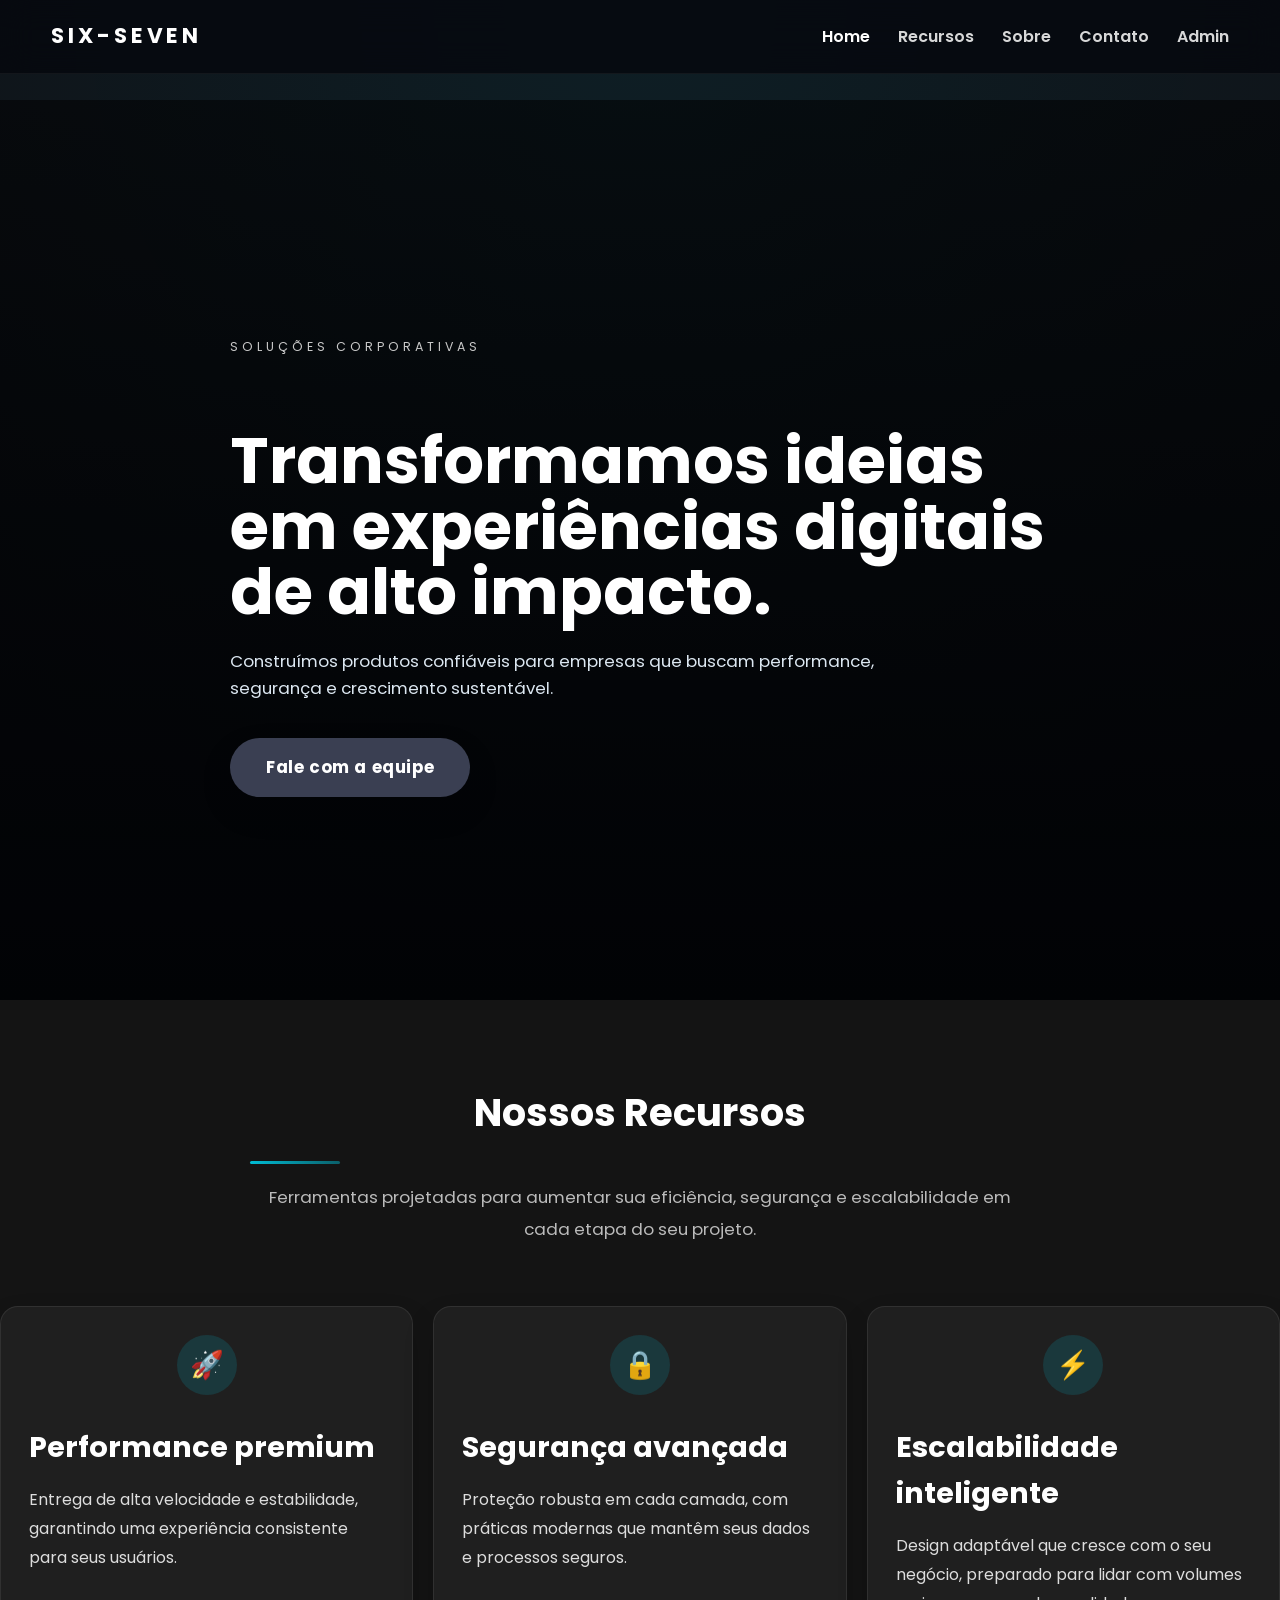
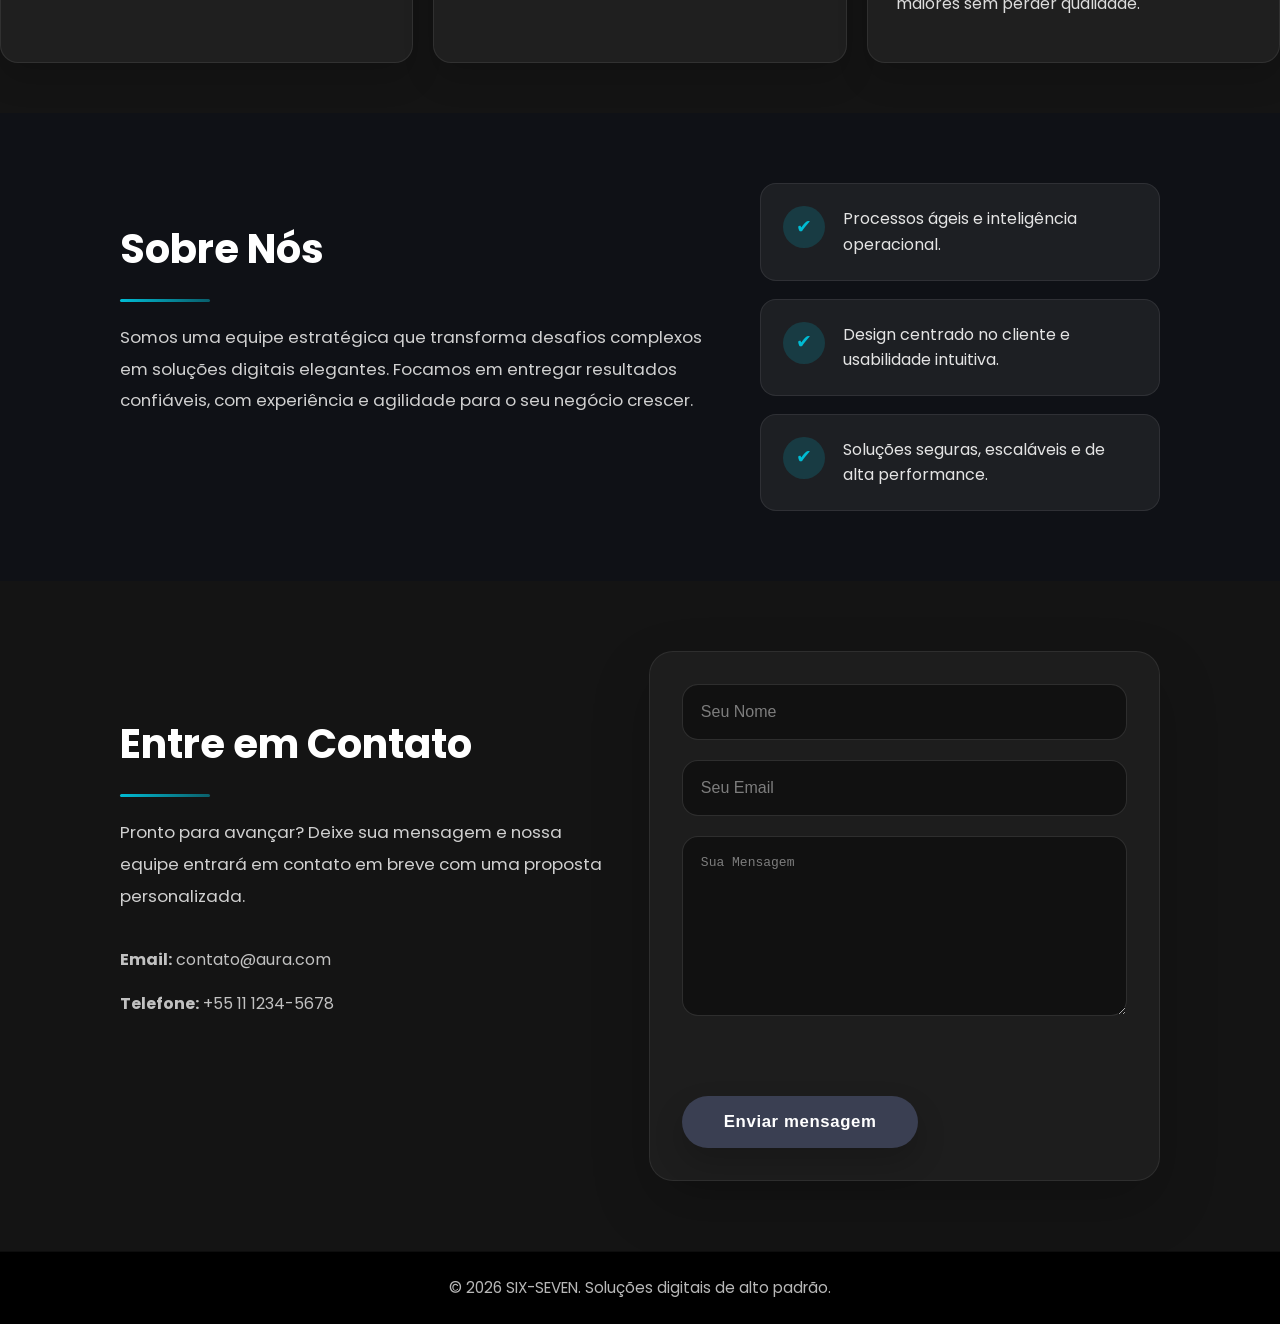
==== index.html @ f1c30697 "first commit" ====
<!DOCTYPE html>
<html lang="pt-br">
<head>
    <meta charset="UTF-8">
    <meta name="viewport" content="width=device-width, initial-scale=1.0">
    <meta name="description" content="SIX-SEVEN oferece soluções digitais corporativas com performance, segurança e design profissional para empresas modernas.">
    <title>SIX-SEVEN | Soluções Digitais Corporativas</title>
    <link rel="stylesheet" href="style.css">
</head>
<body>
    <header>
        <nav>
            <div class="logo">SIX-SEVEN</div>
            <ul>
                <li><a href="#hero">Home</a></li>
                <li><a href="#features">Recursos</a></li>
                <li><a href="#about">Sobre</a></li>
                <li><a href="#contact">Contato</a></li>
                <li><a href="admin.html">Admin</a></li>
            </ul>
        </nav>
    </header>

    <main>
        <section id="hero" class="reveal">
            <div class="hero-content">
                <span class="hero-label">Soluções corporativas</span>
                <h1>Transformamos ideias em experiências digitais de alto impacto.</h1>
                <p>Construímos produtos confiáveis para empresas que buscam performance, segurança e crescimento sustentável.</p>
                <a href="#contact" class="cta-button">Fale com a equipe</a>
            </div>
        </section>

        <section id="features" class="reveal">
            <div class="section-header">
                <h2>Nossos Recursos</h2>
                <p>Ferramentas projetadas para aumentar sua eficiência, segurança e escalabilidade em cada etapa do seu projeto.</p>
            </div>
            <div class="feature-grid">
                <div class="feature-item">
                    <div class="feature-icon">🚀</div>
                    <h3>Performance premium</h3>
                    <p>Entrega de alta velocidade e estabilidade, garantindo uma experiência consistente para seus usuários.</p>
                </div>
                <div class="feature-item">
                    <div class="feature-icon">🔒</div>
                    <h3>Segurança avançada</h3>
                    <p>Proteção robusta em cada camada, com práticas modernas que mantêm seus dados e processos seguros.</p>
                </div>
                <div class="feature-item">
                    <div class="feature-icon">⚡</div>
                    <h3>Escalabilidade inteligente</h3>
                    <p>Design adaptável que cresce com o seu negócio, preparado para lidar com volumes maiores sem perder qualidade.</p>
                </div>
            </div>
        </section>

        <section id="about" class="about-section reveal">
            <div class="about-content">
                <div class="about-text">
                    <h2>Sobre Nós</h2>
                    <p>Somos uma equipe estratégica que transforma desafios complexos em soluções digitais elegantes. Focamos em entregar resultados confiáveis, com experiência e agilidade para o seu negócio crescer.</p>
                </div>
                <div class="about-highlights">
                    <div class="about-item"><span>✔</span><p>Processos ágeis e inteligência operacional.</p></div>
                    <div class="about-item"><span>✔</span><p>Design centrado no cliente e usabilidade intuitiva.</p></div>
                    <div class="about-item"><span>✔</span><p>Soluções seguras, escaláveis e de alta performance.</p></div>
                </div>
            </div>
        </section>

        <section id="contact" class="contact-section reveal">
            <div class="contact-grid">
                <div class="contact-info">
                    <h2>Entre em Contato</h2>
                    <p>Pronto para avançar? Deixe sua mensagem e nossa equipe entrará em contato em breve com uma proposta personalizada.</p>
                    <div class="contact-meta">
                        <p><strong>Email:</strong> contato@aura.com</p>
                        <p><strong>Telefone:</strong> +55 11 1234-5678</p>
                    </div>
                </div>
                <form id="contact-form" class="contact-form">
                    <input type="text" placeholder="Seu Nome" required>
                    <input type="email" placeholder="Seu Email" required>
                    <textarea placeholder="Sua Mensagem" required></textarea>
                    <div id="formMessage" class="form-message"></div>
                    <button type="submit" class="cta-button">Enviar mensagem</button>
                </form>
            </div>
        </section>
    </main>

    <footer>
        <p>&copy; 2026 SIX-SEVEN. Soluções digitais de alto padrão.</p>
    </footer>
    <script src="script.js"></script>
</body>
</html>
---- style.css ----
@import url('https://fonts.googleapis.com/css2?family=Poppins:wght@300;400;600;700&display=swap');

html {
    scroll-behavior: smooth;
    box-sizing: border-box;
    min-height: 100%;
}

*, *::before, *::after {
    box-sizing: inherit;
}

body {
    min-height: 100vh;
    margin: 0;
    padding: 0;
    font-family: 'Poppins', sans-serif;
    line-height: 1.6;
    background: radial-gradient(circle at top, rgba(0, 188, 212, 0.08), transparent 32%), #0f1116;
    color: #fff;
}

main {
    min-height: 100vh;
    padding-top: 100px; /* Evita que o conteúdo fique atrás do cabeçalho fixo */
}

header {
    background-color: rgba(6, 8, 14, 0.82);
    backdrop-filter: blur(16px);
    color: #fff;
    padding: 1.2rem 0;
    position: fixed;
    width: 100%;
    top: 0;
    left: 0;
    z-index: 1000;
    border-bottom: 1px solid rgba(255, 255, 255, 0.05);
}

nav {
    display: flex;
    justify-content: space-between;
    align-items: center;
    width: min(1180px, 92%);
    margin: 0 auto;
}

.logo {
    font-size: 1.35em;
    font-weight: 700;
    letter-spacing: 0.18em;
    text-transform: uppercase;
}

nav ul {
    list-style: none;
    margin: 0;
    padding: 0;
    display: flex;
    gap: 28px;
}

nav ul li a {
    color: #f5f5f5; /* Links do menu brancos */
    text-decoration: none;
    font-weight: 600;
    opacity: 0.88;
    transition: color 0.25s ease, opacity 0.25s ease;
}

nav ul li a:hover,
nav ul li a.active {
    color: #ffffff;
    opacity: 1;
}

/* Hero Section */
#hero {
    background: linear-gradient(180deg, rgba(10, 13, 22, 0.18) 0%, rgba(2, 5, 10, 0.92) 100%), url('https://images.unsplash.com/photo-1519389950473-47ba0277781c?q=80&w=2070&auto=format&fit=crop&ixlib=rb-4.0.3&ixid=M3wxMjA3fDB8MHxwaG90by1wYWdlfHx8fGVufDB8fHx8fA%3D%3D') no-repeat center center/cover;
    background-attachment: scroll;
    color: #fff;
    text-align: left;
    padding: 120px 20px 90px;
    display: flex;
    justify-content: center;
    align-items: center;
    min-height: 100vh;
    position: relative;
}

#hero::before {
    content: '';
    position: absolute;
    top: 0;
    left: 0;
    width: 100%;
    height: 100%;
    background-color: rgba(0, 0, 0, 0.5); /* Overlay escuro */
    z-index: 1;
}

.hero-content {
    position: relative;
    z-index: 2;
    max-width: min(920px, 100%);
}

#hero h1 {
    font-size: clamp(3rem, 5vw, 4.4rem);
    margin-bottom: 24px;
    line-height: 1.02;
    max-width: 820px;
}

.hero-label {
    display: inline-block;
    margin-bottom: 18px;
    text-transform: uppercase;
    letter-spacing: 0.32em;
    font-size: 0.78em;
    color: #c8c8c8;
}

#hero p {
    font-size: 1.05em;
    max-width: 660px;
    margin-bottom: 36px;
    color: #dce7f1;
}

.cta-button {
    background-color: #3a3f52;
    color: #fff;
    padding: 16px 36px;
    text-decoration: none;
    border-radius: 999px; /* Mais arredondado */
    font-size: 1.05em;
    font-weight: 700; /* Mais peso na fonte */
    transition: background-color 0.3s ease, transform 0.3s ease, box-shadow 0.3s ease;
    border: none;
    cursor: pointer;
    letter-spacing: 0.6px;
    box-shadow: 0 14px 30px rgba(0, 0, 0, 0.18);
    display: inline-flex;
    align-items: center;
}

.cta-button:hover {
    background-color: #525b74;
    transform: translateY(-3px); /* Leve elevação */
    box-shadow: 0 20px 35px rgba(0, 156, 165, 0.25);
}

.reveal {
    opacity: 0;
    transform: translateY(30px);
    transition: opacity 0.8s ease, transform 0.8s ease;
}

.reveal.visible {
    opacity: 1;
    transform: translateY(0);
}

.form-message {
    min-height: 28px;
    color: #a5ffeb;
    font-size: 0.96em;
    margin-bottom: 12px;
}

/* General Section Styling */
section {
    padding: 70px 5%;
    width: 100%;
    margin: 0;
}

section:nth-child(even) {
    background-color: #141414; /* Fundo mais sutil para seções alternadas */
}

section h2 {
    font-size: clamp(2.4rem, 3vw, 2.95rem);
    margin-bottom: 18px;
    color: #fff; /* Títulos das seções brancos */
    position: relative;
}

section h2::after {
    content: '';
    display: block;
    width: 90px;
    height: 3px;
    border-radius: 999px;
    margin-top: 18px;
    background: linear-gradient(90deg, #00bcd4 0%, rgba(0, 188, 212, 0.45) 100%);
}

.section-header {
    max-width: 760px;
    margin: 0 auto 40px auto;
    color: #ddd;
}

.section-header p {
    font-size: 1.05em;
    line-height: 1.9;
    margin: 0 auto;
    color: #bbb;
}

/* Features Section */
#features {
    padding: 50px 0;
    width: 100%;
    max-width: 100%;
    margin: 0 auto;
}

#features .section-header {
    max-width: 780px;
    margin: 0 auto 60px auto;
    text-align: center;
}

#features .section-header p {
    margin: 0 auto;
}

#features .feature-grid {
    display: grid;
    grid-template-columns: repeat(auto-fit, minmax(260px, 1fr));
    gap: 20px;
    margin: 0 auto;
    justify-content: center;
    max-width: 100%;
}

.feature-item {
    background-color: rgba(255, 255, 255, 0.05); /* Fundo translúcido */
    padding: 28px;
    border-radius: 18px;
    border: 1px solid rgba(255, 255, 255, 0.08);
    box-shadow: 0 16px 32px rgba(0, 0, 0, 0.14);
    transition: transform 0.3s ease, border-color 0.3s ease, box-shadow 0.3s ease;
}

.feature-item:hover {
    transform: translateY(-10px);
    border-color: rgba(0, 188, 212, 0.35);
    box-shadow: 0 24px 50px rgba(0, 0, 0, 0.2);
}

.feature-icon {
    width: 60px;
    height: 60px;
    display: flex;
    align-items: center;
    justify-content: center;
    margin: 0 auto 24px auto;
    border-radius: 50%;
    background-color: rgba(0, 188, 212, 0.16);
    color: #00bcd4;
    font-size: 1.7rem;
}

.feature-item h3 {
    font-size: 1.8em;
    margin-bottom: 15px;
    color: #fff;
}

.feature-item p {
    font-size: 1em;
    line-height: 1.8;
    color: #ddd;
}

/* About Section */
.about-section .about-content {
    display: grid;
    grid-template-columns: 1.2fr 0.8fr;
    gap: 40px;
    align-items: start;
    max-width: 1040px;
    margin: 0 auto;
}

.about-text h2,
.contact-info h2 {
    font-size: 2.5em;
    margin-bottom: 20px;
}

.about-text p,
.contact-info p {
    font-size: 1.05em;
    line-height: 1.9;
    color: #d0d0d0;
    max-width: 620px;
}

.about-highlights {
    display: grid;
    gap: 18px;
}

.about-item {
    display: flex;
    align-items: flex-start;
    gap: 18px;
    padding: 22px;
    border-radius: 16px;
    background-color: rgba(255, 255, 255, 0.06);
    border: 1px solid rgba(255, 255, 255, 0.08);
}

.about-item span {
    display: inline-flex;
    align-items: center;
    justify-content: center;
    min-width: 42px;
    min-height: 42px;
    border-radius: 50%;
    background-color: rgba(0, 188, 212, 0.18);
    color: #00bcd4;
    font-size: 1.2em;
}

.about-item p {
    margin: 0;
    color: #e4e4e4;
}

/* Contact Section */
.contact-section .contact-grid {
    display: grid;
    grid-template-columns: 1fr 1.05fr;
    gap: 42px;
    max-width: 1040px;
    margin: 0 auto;
    align-items: start;
}

.contact-info {
    padding: 28px 0;
}

.contact-info h2 {
    margin-bottom: 20px;
}

.contact-meta {
    margin-top: 32px;
    display: grid;
    gap: 14px;
}

.contact-meta p {
    margin: 0;
    color: #c1c1c1;
    font-size: 1em;
}

.contact-form {
    display: flex;
    flex-direction: column;
    gap: 20px;
    width: 100%;
    background: rgba(255, 255, 255, 0.04);
    border: 1px solid rgba(255, 255, 255, 0.08);
    border-radius: 24px;
    padding: 32px;
    box-shadow: 0 24px 60px rgba(0, 0, 0, 0.18);
}

.contact-form input[type="text"],
.contact-form input[type="email"],
.contact-form textarea {
    padding: 18px;
    border: 1px solid rgba(255, 255, 255, 0.12);
    border-radius: 16px;
    font-size: 1em;
    background-color: #111;
    color: #f1f1f1;
}

.contact-form input[type="text"]::placeholder,
.contact-form input[type="email"]::placeholder,
.contact-form textarea::placeholder {
    color: #7d7d7d;
}

.contact-form textarea {
    resize: vertical;
    min-height: 180px;
}

.contact-form .cta-button {
    width: fit-content;
    padding-left: 42px;
    padding-right: 42px;
}

.auth-page,
.admin-dashboard {
    min-height: calc(100vh - 100px);
    display: flex;
    align-items: center;
    justify-content: center;
    padding: 60px 4%;
    width: 100%;
}

.auth-card {
    width: min(520px, 100%);
    background: rgba(15, 17, 22, 0.95);
    border: 1px solid rgba(255, 255, 255, 0.08);
    border-radius: 24px;
    padding: 32px;
    box-shadow: 0 26px 70px rgba(0, 0, 0, 0.24);
}

.auth-card h1 {
    font-size: 2rem;
    margin-bottom: 16px;
}

.auth-card p {
    color: #c8c8c8;
    margin-bottom: 24px;
    line-height: 1.75;
}

.auth-card label {
    display: block;
    margin-bottom: 16px;
    color: #ddd;
    font-size: 0.95rem;
}

.auth-card input {
    width: 100%;
    margin-top: 8px;
    padding: 14px 16px;
    border: 1px solid rgba(255, 255, 255, 0.12);
    border-radius: 14px;
    background: #0f1218;
    color: #f1f1f1;
    font-size: 1em;
}

.auth-card input::placeholder {
    color: #777;
}

.auth-card .form-message {
    margin-bottom: 18px;
    min-height: 24px;
    color: #ffbaba;
}

.auth-card .success {
    color: #9df6e4;
}

.auth-card .error {
    color: #ff8787;
}

.admin-dashboard {
    flex-direction: column;
    gap: 24px;
    max-width: 100%;
    margin: 0 auto;
    width: 100%;
}

.dashboard-layout {
    display: grid;
    grid-template-columns: 280px minmax(0, 1fr);
    gap: 24px;
    width: 100%;
    min-height: calc(100vh - 180px);
}

.dashboard-sidebar {
    background: rgba(255, 255, 255, 0.04);
    border: 1px solid rgba(255, 255, 255, 0.08);
    border-radius: 28px;
    padding: 30px 24px;
    box-shadow: 0 26px 60px rgba(0, 0, 0, 0.16);
    display: flex;
    flex-direction: column;
    gap: 28px;
}

.sidebar-header h2 {
    margin: 12px 0 0;
    font-size: 2rem;
    line-height: 1.1;
}

.sidebar-nav {
    display: grid;
    gap: 12px;
}

.sidebar-link {
    width: 100%;
    text-align: left;
    padding: 14px 18px;
    background: rgba(255, 255, 255, 0.02);
    border: 1px solid rgba(255, 255, 255, 0.08);
    border-radius: 16px;
    color: #ddd;
    font-size: 0.98rem;
    font-weight: 600;
    cursor: pointer;
    transition: background-color 0.25s ease, color 0.25s ease, transform 0.25s ease;
}

.sidebar-link:hover,
.sidebar-link.active {
    background: rgba(255, 255, 255, 0.08);
    color: #fff;
    transform: translateX(2px);
}

.dashboard-top {
    display: grid;
    grid-template-columns: 1fr 1fr;
    gap: 24px;
    width: 100%;
}

.dashboard-welcome {
    min-height: 240px;
    padding: 28px;
}

.dashboard-welcome-header {
    display: flex;
    justify-content: space-between;
    align-items: center;
    gap: 14px;
    margin-bottom: 22px;
}

.secondary-button {
    display: inline-flex;
    align-items: center;
    justify-content: center;
    padding: 10px 20px;
    border-radius: 999px;
    border: 1px solid rgba(255, 255, 255, 0.14);
    background: rgba(255, 255, 255, 0.04);
    color: #fff;
    cursor: pointer;
    transition: background-color 0.3s ease, transform 0.3s ease;
}

.secondary-button:hover {
    background-color: rgba(255, 255, 255, 0.08);
}

.dashboard-metrics {
    display: grid;
    grid-template-columns: repeat(2, minmax(0, 1fr));
    gap: 18px;
}

.metric-card {
    display: flex;
    flex-direction: column;
    gap: 10px;
    padding: 22px;
    border-radius: 20px;
    background: rgba(255, 255, 255, 0.05);
    border: 1px solid rgba(255, 255, 255, 0.08);
    box-shadow: 0 18px 36px rgba(0, 0, 0, 0.14);
}

.metric-card span {
    font-size: 2rem;
    font-weight: 700;
    color: #00bcd4;
}

.metric-card p {
    margin: 0;
    color: #d0d0d0;
}

.dashboard-chart-grid {
    display: grid;
    grid-template-columns: repeat(2, minmax(0, 1fr));
    gap: 22px;
}

.dashboard-chart-tabs {
    width: 100%;
}

.chart-tab {
    display: none;
}

.chart-tab.active {
    display: block;
}

.dashboard-card {
    background: rgba(255, 255, 255, 0.05);
    border: 1px solid rgba(255, 255, 255, 0.08);
    border-radius: 22px;
    padding: 24px;
    box-shadow: 0 16px 34px rgba(0, 0, 0, 0.16);
}

.dashboard-card.full-card {
    padding: 30px;
}

.dashboard-card h3 {
    margin-top: 0;
    margin-bottom: 16px;
    color: #fff;
}

.dashboard-card canvas {
    width: 100% !important;
    height: 320px !important;
}

.dashboard-card p {
    color: #d3d3d3;
    line-height: 1.7;
    margin: 0;
}

.hidden {
    display: none;
}

@media (max-width: 1100px) {
    .dashboard-top {
        grid-template-columns: 1fr;
    }
}

@media (max-width: 920px) {
    .about-section .about-content,
    .contact-section .contact-grid {
        grid-template-columns: 1fr;
    }

    .about-content,
    .contact-grid {
        gap: 24px;
    }

    .dashboard-metrics,
    .dashboard-chart-grid {
        grid-template-columns: 1fr;
    }

    .dashboard-welcome {
        padding: 24px;
    }
}

@media (max-width: 620px) {
    nav {
        width: 90%;
    }

    nav ul {
        flex-wrap: wrap;
        justify-content: center;
        gap: 14px;
    }

    #hero {
        padding: 110px 16px 70px;
        height: auto;
    }

    .hero-content h1 {
        font-size: 2.2em;
    }

    section {
        width: 92%;
        padding: 40px 0;
    }
}

@media (max-width: 1100px) {
    .dashboard-layout {
        grid-template-columns: 1fr;
    }

    .dashboard-sidebar {
        width: 100%;
    }

    .dashboard-top {
        grid-template-columns: 1fr;
    }
}

@media (max-width: 920px) {
    .dashboard-chart-grid {
        grid-template-columns: 1fr;
    }

    .dashboard-card canvas {
        height: 260px !important;
    }
}

/* Footer */
footer {
    background-color: #000; /* Fundo do rodapé preto */
    color: #fff;
    text-align: center;
    padding: 1.5rem 0;
    border-top: 1px solid rgba(255, 255, 255, 0.05);
    position: relative;
    bottom: 0;
    width: 100%;
}

footer p {
    margin: 0;
    font-size: 0.95em;
    color: #b8b8b8;
}
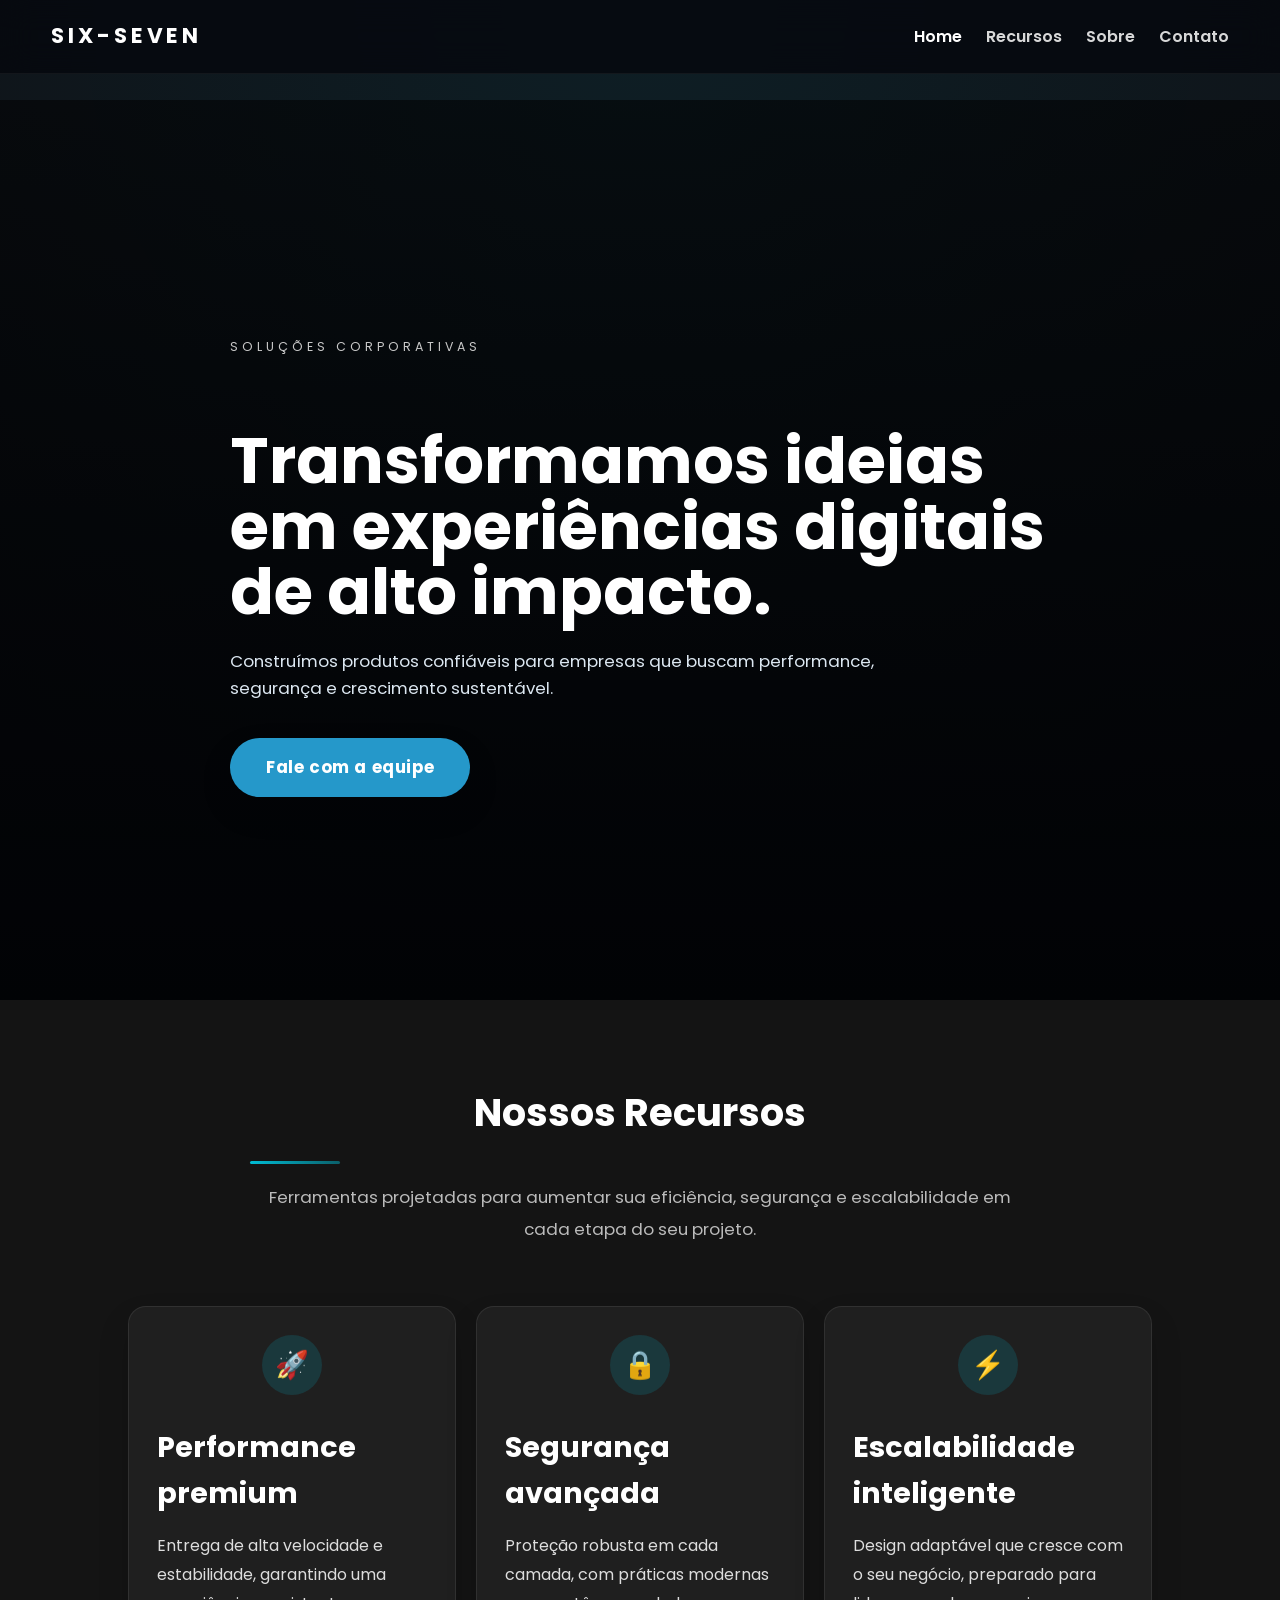
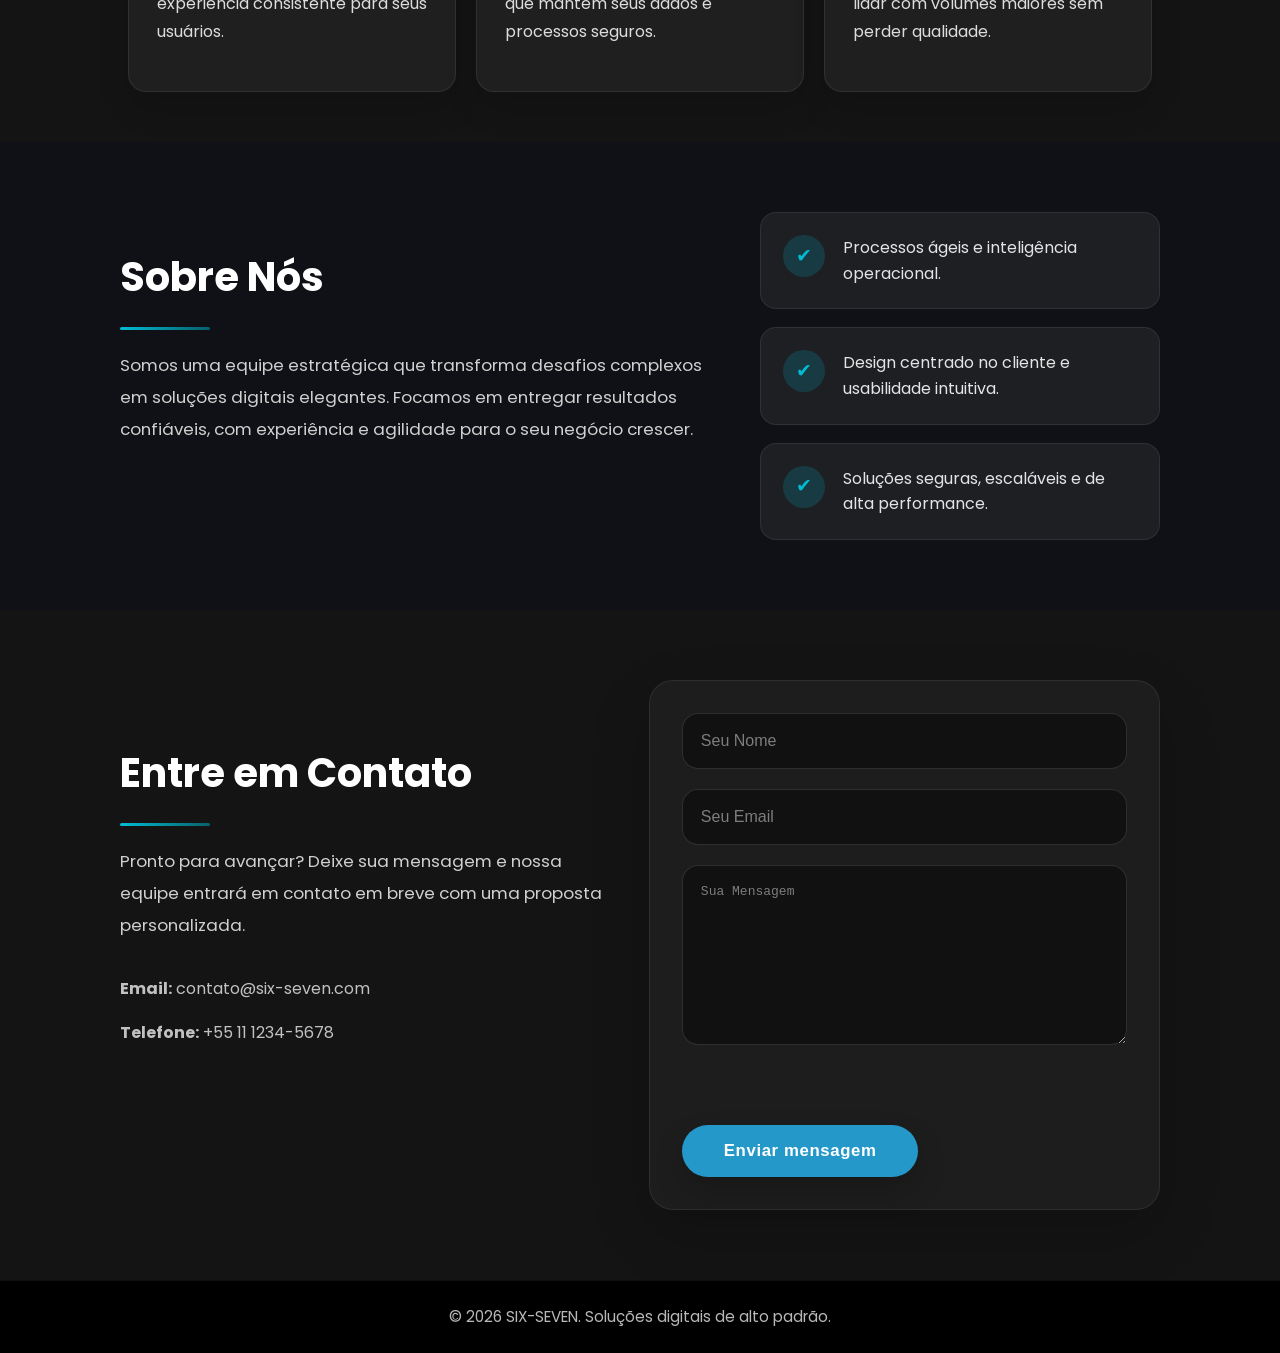
==== commit 39d507f3: "inicial" ====
--- a/index.html
+++ b/index.html
@@ -16,7 +16,6 @@
                 <li><a href="#features">Recursos</a></li>
                 <li><a href="#about">Sobre</a></li>
                 <li><a href="#contact">Contato</a></li>
-                <li><a href="admin.html">Admin</a></li>
             </ul>
         </nav>
     </header>
@@ -75,7 +74,7 @@
                     <h2>Entre em Contato</h2>
                     <p>Pronto para avançar? Deixe sua mensagem e nossa equipe entrará em contato em breve com uma proposta personalizada.</p>
                     <div class="contact-meta">
-                        <p><strong>Email:</strong> contato@aura.com</p>
+                        <p><strong>Email:</strong> contato@six-seven.com</p>
                         <p><strong>Telefone:</strong> +55 11 1234-5678</p>
                     </div>
                 </div>
--- a/style.css
+++ b/style.css
@@ -58,7 +58,17 @@
     margin: 0;
     padding: 0;
     display: flex;
-    gap: 28px;
+    gap: 24px;
+}
+
+.nav-actions {
+    display: flex;
+    align-items: center;
+    gap: 18px;
+}
+
+.top-logout {
+    padding: 10px 18px;
 }
 
 nav ul li a {
@@ -130,7 +140,7 @@
 }
 
 .cta-button {
-    background-color: #3a3f52;
+    background-color: #2598ca;
     color: #fff;
     padding: 16px 36px;
     text-decoration: none;
@@ -235,7 +245,7 @@
     gap: 20px;
     margin: 0 auto;
     justify-content: center;
-    max-width: 100%;
+    max-width: 80%;
 }
 
 .feature-item {
@@ -404,251 +414,11 @@
     padding-right: 42px;
 }
 
-.auth-page,
-.admin-dashboard {
-    min-height: calc(100vh - 100px);
-    display: flex;
-    align-items: center;
-    justify-content: center;
-    padding: 60px 4%;
-    width: 100%;
-}
-
-.auth-card {
-    width: min(520px, 100%);
-    background: rgba(15, 17, 22, 0.95);
-    border: 1px solid rgba(255, 255, 255, 0.08);
-    border-radius: 24px;
-    padding: 32px;
-    box-shadow: 0 26px 70px rgba(0, 0, 0, 0.24);
-}
-
-.auth-card h1 {
-    font-size: 2rem;
-    margin-bottom: 16px;
-}
-
-.auth-card p {
-    color: #c8c8c8;
-    margin-bottom: 24px;
-    line-height: 1.75;
-}
-
-.auth-card label {
-    display: block;
-    margin-bottom: 16px;
-    color: #ddd;
-    font-size: 0.95rem;
-}
-
-.auth-card input {
-    width: 100%;
-    margin-top: 8px;
-    padding: 14px 16px;
-    border: 1px solid rgba(255, 255, 255, 0.12);
-    border-radius: 14px;
-    background: #0f1218;
-    color: #f1f1f1;
-    font-size: 1em;
-}
-
-.auth-card input::placeholder {
-    color: #777;
-}
-
-.auth-card .form-message {
-    margin-bottom: 18px;
-    min-height: 24px;
-    color: #ffbaba;
-}
-
-.auth-card .success {
-    color: #9df6e4;
-}
-
-.auth-card .error {
-    color: #ff8787;
-}
-
-.admin-dashboard {
-    flex-direction: column;
-    gap: 24px;
-    max-width: 100%;
-    margin: 0 auto;
-    width: 100%;
-}
-
-.dashboard-layout {
-    display: grid;
-    grid-template-columns: 280px minmax(0, 1fr);
-    gap: 24px;
-    width: 100%;
-    min-height: calc(100vh - 180px);
-}
-
-.dashboard-sidebar {
-    background: rgba(255, 255, 255, 0.04);
-    border: 1px solid rgba(255, 255, 255, 0.08);
-    border-radius: 28px;
-    padding: 30px 24px;
-    box-shadow: 0 26px 60px rgba(0, 0, 0, 0.16);
-    display: flex;
-    flex-direction: column;
-    gap: 28px;
-}
-
-.sidebar-header h2 {
-    margin: 12px 0 0;
-    font-size: 2rem;
-    line-height: 1.1;
-}
-
-.sidebar-nav {
-    display: grid;
-    gap: 12px;
-}
-
-.sidebar-link {
-    width: 100%;
-    text-align: left;
-    padding: 14px 18px;
-    background: rgba(255, 255, 255, 0.02);
-    border: 1px solid rgba(255, 255, 255, 0.08);
-    border-radius: 16px;
-    color: #ddd;
-    font-size: 0.98rem;
-    font-weight: 600;
-    cursor: pointer;
-    transition: background-color 0.25s ease, color 0.25s ease, transform 0.25s ease;
-}
-
-.sidebar-link:hover,
-.sidebar-link.active {
-    background: rgba(255, 255, 255, 0.08);
-    color: #fff;
-    transform: translateX(2px);
-}
-
-.dashboard-top {
-    display: grid;
-    grid-template-columns: 1fr 1fr;
-    gap: 24px;
-    width: 100%;
-}
-
-.dashboard-welcome {
-    min-height: 240px;
-    padding: 28px;
-}
-
-.dashboard-welcome-header {
-    display: flex;
-    justify-content: space-between;
-    align-items: center;
-    gap: 14px;
-    margin-bottom: 22px;
-}
-
-.secondary-button {
-    display: inline-flex;
-    align-items: center;
-    justify-content: center;
-    padding: 10px 20px;
-    border-radius: 999px;
-    border: 1px solid rgba(255, 255, 255, 0.14);
-    background: rgba(255, 255, 255, 0.04);
-    color: #fff;
-    cursor: pointer;
-    transition: background-color 0.3s ease, transform 0.3s ease;
-}
-
-.secondary-button:hover {
-    background-color: rgba(255, 255, 255, 0.08);
-}
-
-.dashboard-metrics {
-    display: grid;
-    grid-template-columns: repeat(2, minmax(0, 1fr));
-    gap: 18px;
-}
-
-.metric-card {
-    display: flex;
-    flex-direction: column;
-    gap: 10px;
-    padding: 22px;
-    border-radius: 20px;
-    background: rgba(255, 255, 255, 0.05);
-    border: 1px solid rgba(255, 255, 255, 0.08);
-    box-shadow: 0 18px 36px rgba(0, 0, 0, 0.14);
-}
-
-.metric-card span {
-    font-size: 2rem;
-    font-weight: 700;
-    color: #00bcd4;
-}
-
-.metric-card p {
-    margin: 0;
-    color: #d0d0d0;
-}
-
-.dashboard-chart-grid {
-    display: grid;
-    grid-template-columns: repeat(2, minmax(0, 1fr));
-    gap: 22px;
-}
-
-.dashboard-chart-tabs {
-    width: 100%;
-}
-
-.chart-tab {
-    display: none;
-}
-
-.chart-tab.active {
-    display: block;
-}
-
-.dashboard-card {
-    background: rgba(255, 255, 255, 0.05);
-    border: 1px solid rgba(255, 255, 255, 0.08);
-    border-radius: 22px;
-    padding: 24px;
-    box-shadow: 0 16px 34px rgba(0, 0, 0, 0.16);
-}
-
-.dashboard-card.full-card {
-    padding: 30px;
-}
-
-.dashboard-card h3 {
-    margin-top: 0;
-    margin-bottom: 16px;
-    color: #fff;
-}
-
-.dashboard-card canvas {
-    width: 100% !important;
-    height: 320px !important;
-}
-
-.dashboard-card p {
-    color: #d3d3d3;
-    line-height: 1.7;
-    margin: 0;
-}
-
 .hidden {
     display: none;
 }
 
 @media (max-width: 1100px) {
-    .dashboard-top {
-        grid-template-columns: 1fr;
-    }
 }
 
 @media (max-width: 920px) {
@@ -657,19 +427,6 @@
         grid-template-columns: 1fr;
     }
 
-    .about-content,
-    .contact-grid {
-        gap: 24px;
-    }
-
-    .dashboard-metrics,
-    .dashboard-chart-grid {
-        grid-template-columns: 1fr;
-    }
-
-    .dashboard-welcome {
-        padding: 24px;
-    }
 }
 
 @media (max-width: 620px) {
@@ -695,30 +452,6 @@
     section {
         width: 92%;
         padding: 40px 0;
-    }
-}
-
-@media (max-width: 1100px) {
-    .dashboard-layout {
-        grid-template-columns: 1fr;
-    }
-
-    .dashboard-sidebar {
-        width: 100%;
-    }
-
-    .dashboard-top {
-        grid-template-columns: 1fr;
-    }
-}
-
-@media (max-width: 920px) {
-    .dashboard-chart-grid {
-        grid-template-columns: 1fr;
-    }
-
-    .dashboard-card canvas {
-        height: 260px !important;
     }
 }
 
